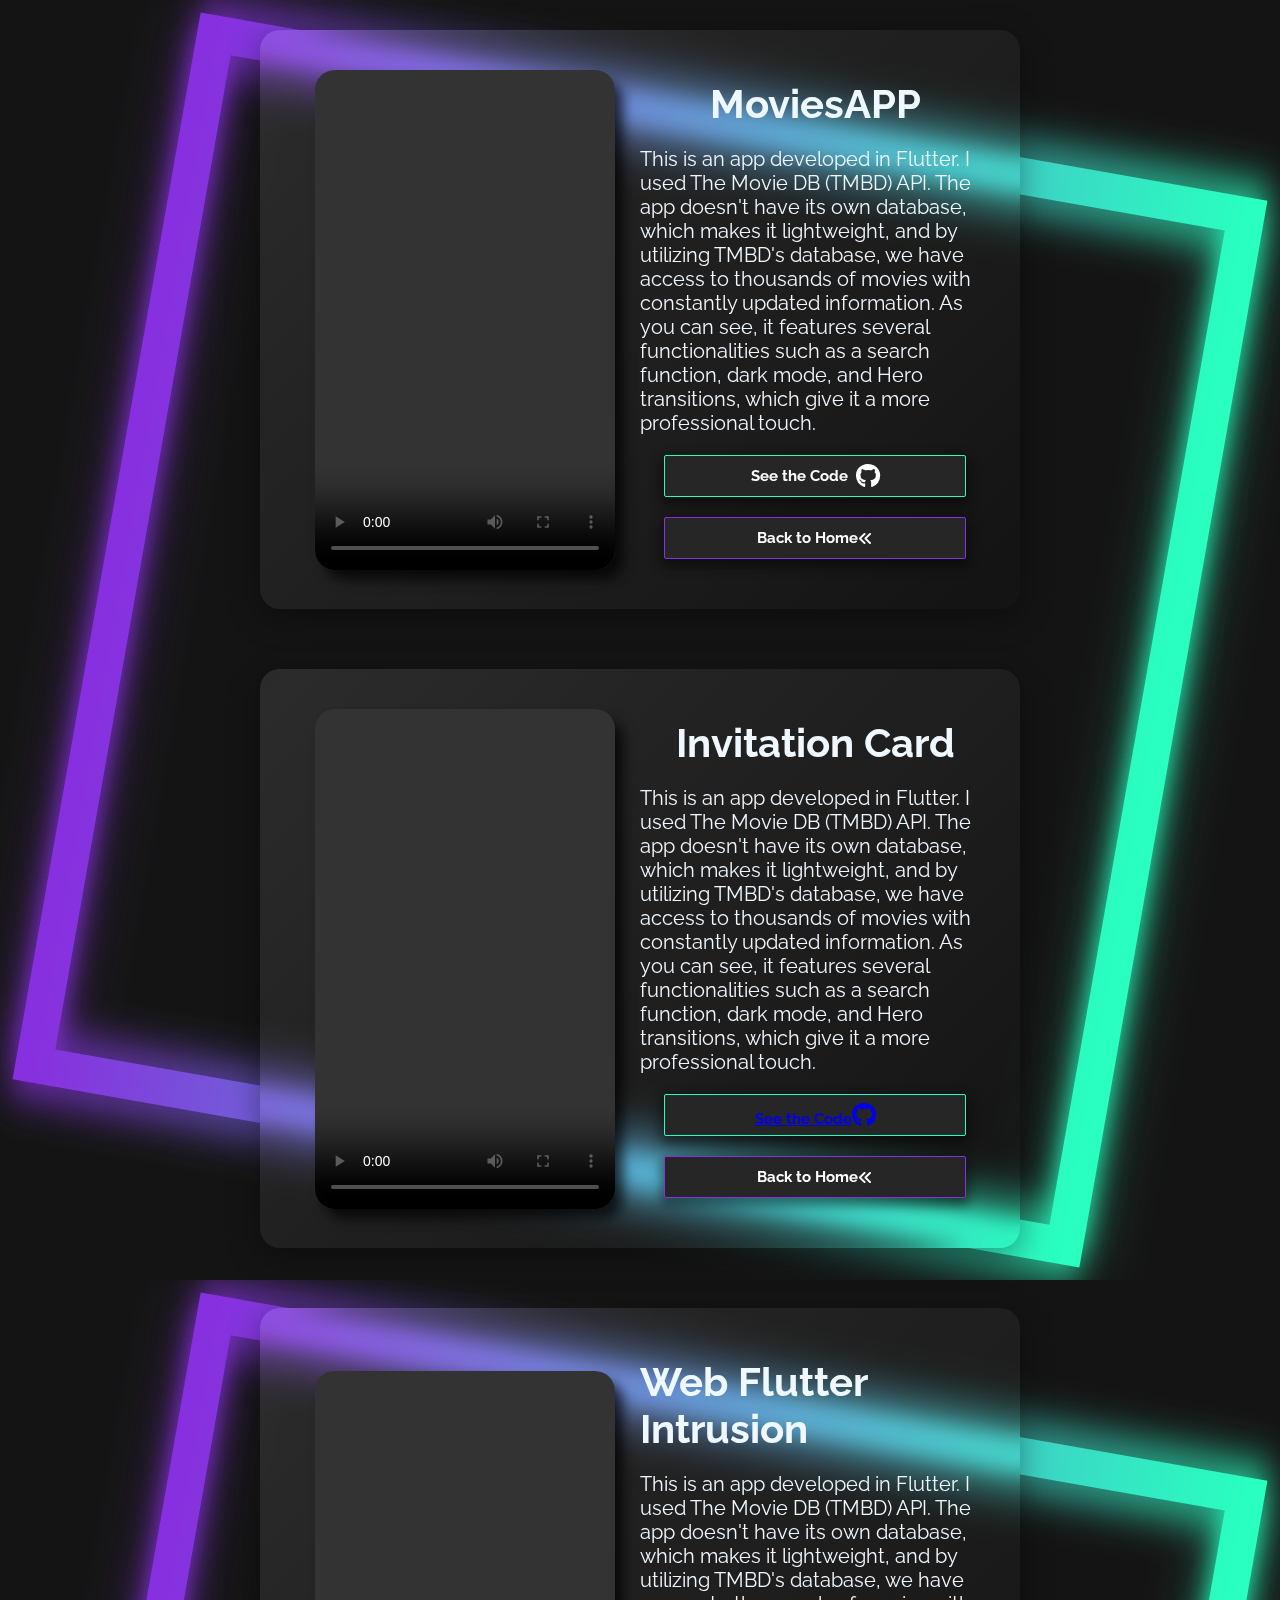
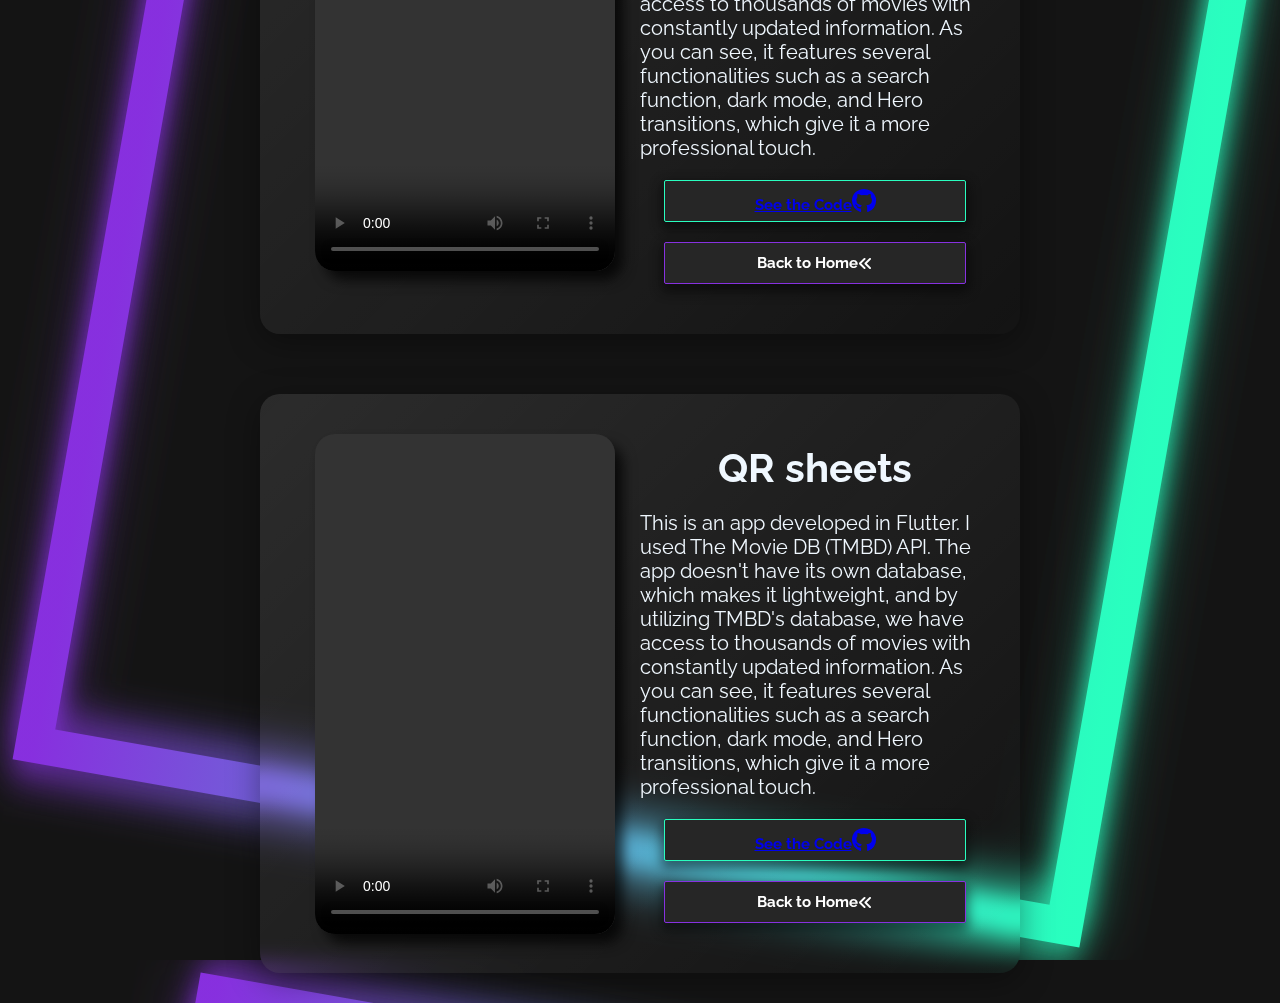
==== mobile_proyects.html @ d8f596e8 "first commit" ====
<!DOCTYPE html>
<html lang="en">
<head>
    <meta charset="UTF-8">
    <meta http-equiv="X-UA-Compatible" content="IE=edge">
    <meta name="viewport" content="width=device-width, initial-scale=1.0">
    <link href="https://fonts.googleapis.com/css2?family=Raleway:ital,wght@0,200;0,300;0,400;0,500;0,700;0,800;1,200;1,300&display=swap" rel="stylesheet">
    <link rel="stylesheet" href="https://cdnjs.cloudflare.com/ajax/libs/font-awesome/6.4.0/css/all.min.css">
    <title>MobileWorks</title>
</head>
<html>
<head>
  <title>Vista de Videos</title>
  <style>
    * {
    margin: 0;
    padding: 0;
    box-sizing: inherit;
}
html, body {
      overflow-x: hidden;
      scroll-behavior: smooth;
    }
    html {
    font-size: 62.5%; /* (16/10)*100 = 62.5% => 1rem = 10px */
}
    body {
      background-color: #141414;
      display: flex;
      background-image: url('assets/img/nnneonSquare.svg');
      flex-direction: column;
      justify-content: center;
      align-items: center;
      font-family: 'Raleway', sans-serif;
    }
.cardOne{animation: slideIn 1s forwards;}
    @keyframes slideIn {
      0% {
    transform: translateX(-100%);
  }
    100% {
    transform: translateX(0);
      }
    }
    .card {
      display: grid;
      grid-template-columns: 1fr 1fr;
      border-radius: 10px;
      height: auto;
      margin: 30px;
      padding: 30px;
      background: linear-gradient(135deg, rgba(255, 255, 255, 0.1), rgba(255, 255, 255, 0));
      backdrop-filter: blur(10px);
      -webkit-backdrop-filter: blur(20px);
      border-radius: 20px;
      box-shadow: 0 8px 32px 0 rgba(0, 0, 0, 0.37);

    }
    @media (max-width: 700px) {
  

  .card {
      height: auto;
      text-align: center;
      margin: 30px 0;
      grid-template-columns: 1fr;
      border-radius: 30px;
    }
}
    
    .video {
      align-self: center;
      justify-self: center;
      height: 50rem;
      border-radius: 20px;
      -webkit-box-shadow: 9px 10px 13px -1px rgba(0,0,0,0.75);
      -moz-box-shadow: 9px 10px 13px -1px rgba(0,0,0,0.75);
      box-shadow: 9px 10px 13px -1px rgba(0,0,0,0.75);
    }
    @media (max-width: 700px) {
  .video {
      height: 80vh;
      padding-top: 2rem;
      padding-bottom: 2rem;
      }
  }
  .textSection{
    justify-self: center;
    width: 35rem;
    display: flex;
    align-items: center;
    flex-direction: column;
    padding: 2rem 0rem;
  }
  .Proyect-work{
    font-size: 4rem;
    color: aliceblue;
  }
  .description {
    margin: 2rem 0;
    font-size: 2rem;
    color: aliceblue;
  }
  .goGitHubProyect{
    display: flex;
    align-items: center;
    justify-content: center;
    width: 30rem;
    height: 4rem;
    text-decoration: none;
    cursor: pointer;
    margin-bottom: 2rem;
    font-weight: bold; 
    background: #262626;
    color: #fff;
    font-size: 15px;
    border: 1px solid #29febf;
    border-radius: 2px;
    box-shadow: 0px 5px 12px 3px rgba(0,0,0,0.47);
    -webkit-box-shadow: 0px 5px 12px 3px rgba(0,0,0,0.47);
    -moz-box-shadow: 0px 5px 12px 3px rgba(0,0,0,0.47);
  }
  .goGitHubProyect:hover{
    color: #29febf;
    background:#fff;

}
  .backbtn {
    display: flex;
    align-items: center;
    justify-content: center;
    width: 30rem;
    height: 4rem;
    cursor: pointer;
    font-weight: bold;
    background: #262626;
    color: #fff;
    font-size: 15px;
    border: 1px solid #8731e0;
    border-radius: 2px;
    box-shadow: 0px 5px 12px 3px rgba(0,0,0,0.47);
    -webkit-box-shadow: 0px 5px 12px 3px rgba(0,0,0,0.47);
    -moz-box-shadow: 0px 5px 12px 3px rgba(0,0,0,0.47);
  }
  .backbtn:hover{
    color: #8731e0;
    background:#fff;

}
  .fab.fa-github {
    font-size: 2.5rem; /* Ajusta el tamaño según tus necesidades */
  }

  </style>
</head>
<body>
  <div class="card cardOne">
    <video class="video" src="/assets/videos/MoviesAPP.mp4" controls></video>
    <section class="textSection">
      <h1 class="Proyect-work">MoviesAPP</h1>
      <p class="description">This is an app developed in Flutter. I used The Movie DB (TMBD) API. The app doesn't have its own database, which makes it lightweight, and by utilizing TMBD's database, we have access to thousands of movies with constantly updated information. As you can see, it features several functionalities such as a search function, dark mode, and Hero transitions, which give it a more professional touch.</p>
      <a href="https://github.com/Lukezet/MoviesApp" class="goGitHubProyect" target="_blank">See the Code&nbsp;&nbsp;<i class="fab fa-github"></i></a>
      <div class="backbtn" onclick="transitionToHome()">Back to Home  <i class="fas fa-angle-double-left"></i></div>
    </section>
  </div>
  
  <div class="card">
    <video class="video" src="/assets/videos/MoviesAPP.mp4" controls></video>
    <section class="textSection"> 
      <h1 class="Proyect-work">Invitation Card</h1>
      <p class="description">This is an app developed in Flutter. I used The Movie DB (TMBD) API. The app doesn't have its own database, which makes it lightweight, and by utilizing TMBD's database, we have access to thousands of movies with constantly updated information. As you can see, it features several functionalities such as a search function, dark mode, and Hero transitions, which give it a more professional touch.</p>
      <div class="goGitHubProyect">
        <a href="https://github.com/Lukezet/MoviesApp" target="_blank">See the Code<i class="fab fa-github"></i></a>
      </div>
      <div class="backbtn" onclick="transitionToHome()">Back to Home  <i class="fas fa-angle-double-left"></i></div>
    </section> 
  </div>
  
  <div class="card">
    <video class="video" src="/assets/videos/MoviesAPP.mp4" controls></video>
    <section class="textSection"> 
      <h1 class="Proyect-work">Web Flutter Intrusion</h1>
      <p class="description">This is an app developed in Flutter. I used The Movie DB (TMBD) API. The app doesn't have its own database, which makes it lightweight, and by utilizing TMBD's database, we have access to thousands of movies with constantly updated information. As you can see, it features several functionalities such as a search function, dark mode, and Hero transitions, which give it a more professional touch.</p>
      <div class="goGitHubProyect">
        <a href="https://github.com/Lukezet/MoviesApp" target="_blank">See the Code<i class="fab fa-github"></i></a>
      </div>
      <div class="backbtn" onclick="transitionToHome()">Back to Home  <i class="fas fa-angle-double-left"></i></div>
    </section>   
  </div>
  
  <div class="card">
    <video class="video" src="/assets/videos/MoviesAPP.mp4" controls></video>
    <section class="textSection">
      <h1 class="Proyect-work">QR sheets</h1>
      <p class="description">This is an app developed in Flutter. I used The Movie DB (TMBD) API. The app doesn't have its own database, which makes it lightweight, and by utilizing TMBD's database, we have access to thousands of movies with constantly updated information. As you can see, it features several functionalities such as a search function, dark mode, and Hero transitions, which give it a more professional touch.</p>
      <div class="goGitHubProyect">
        <a href="https://github.com/Lukezet/MoviesApp" target="_blank">See the Code<i class="fab fa-github"></i></a>
      </div>
      <div class="backbtn" onclick="transitionToHome()">Back to Home  <i class="fas fa-angle-double-left"></i></div>
    </section>
  </div>
  <script src="main.js"></script>
</body>
</html>
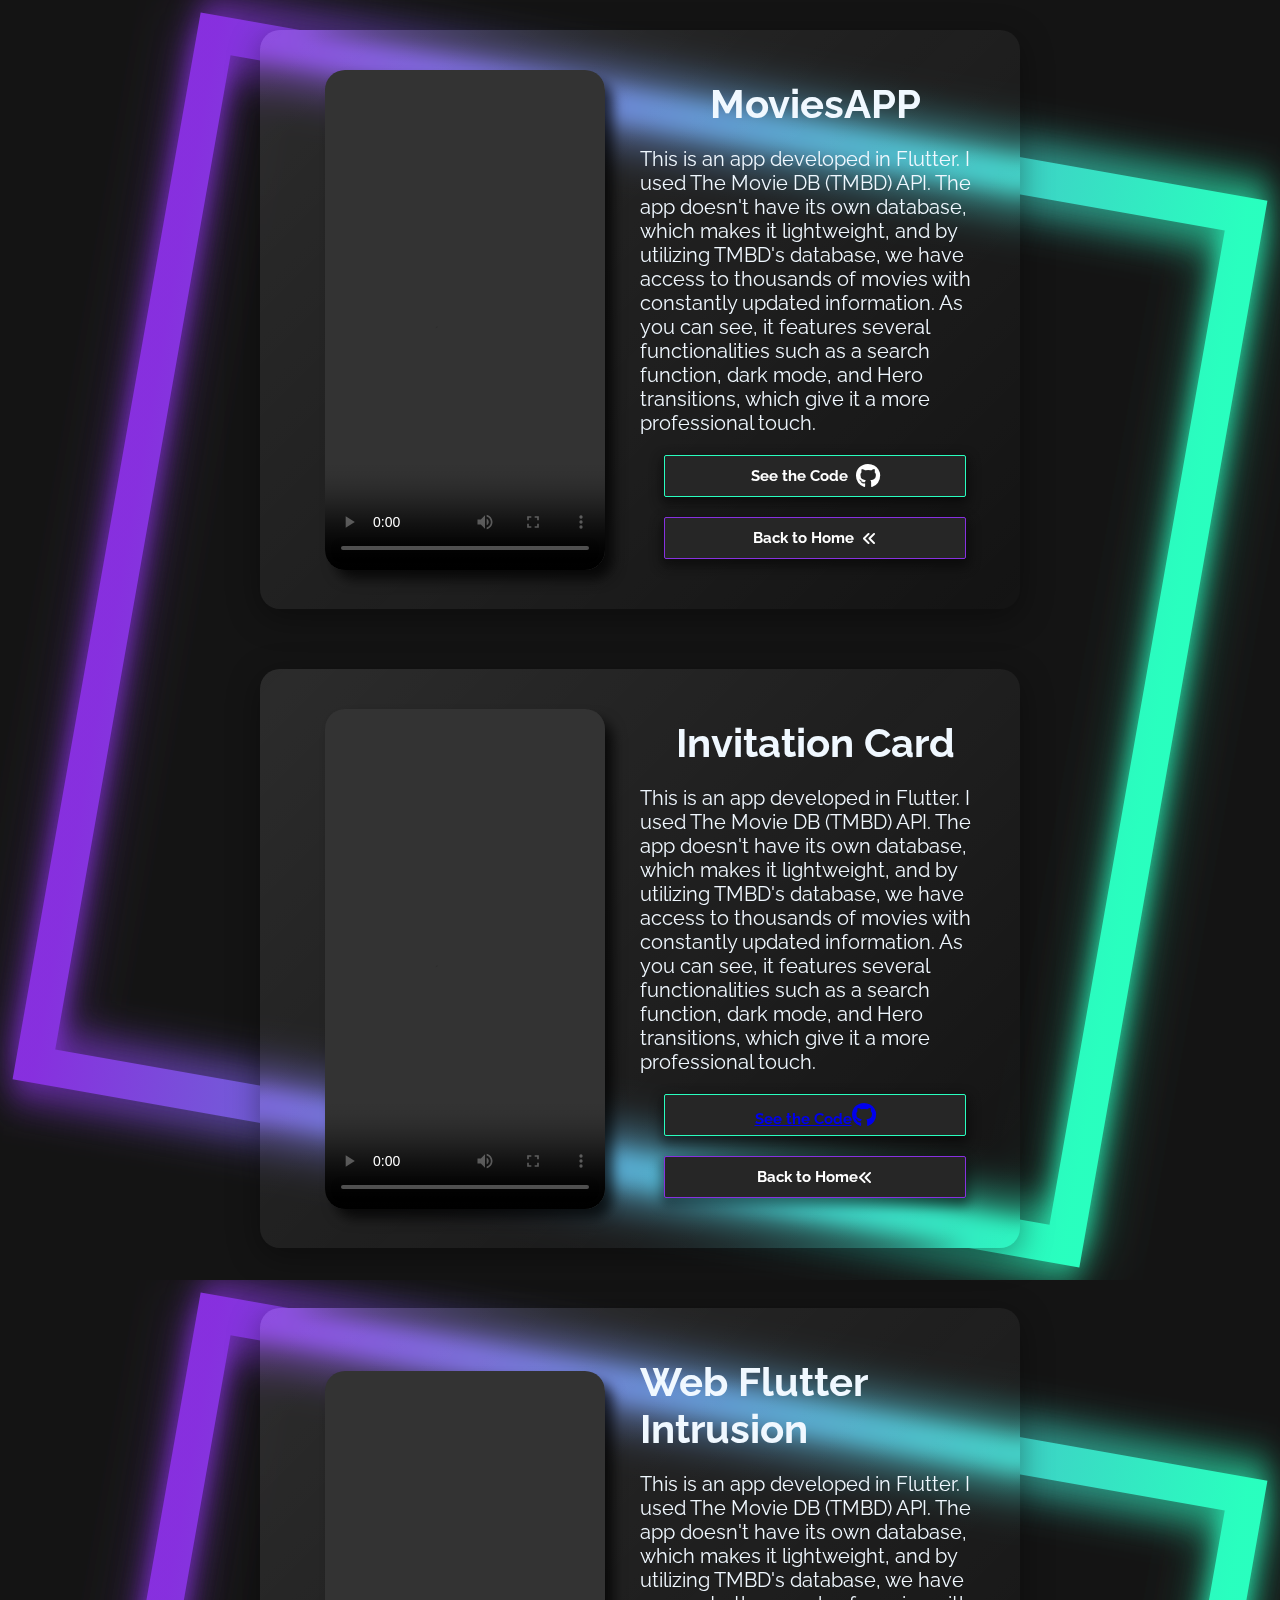
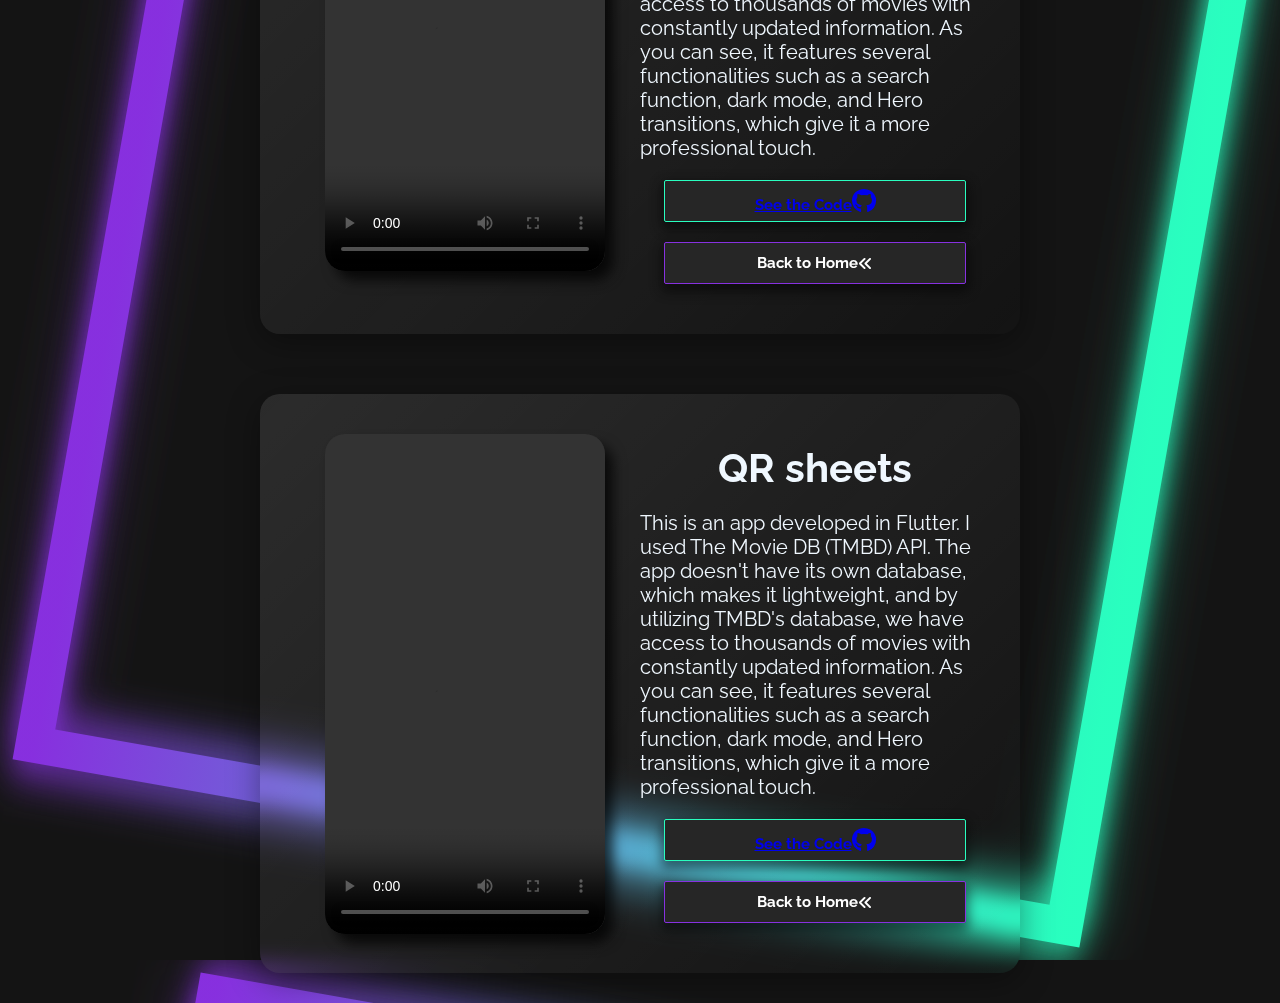
==== commit 61358985: "workingDetails" ====
--- a/mobile_proyects.html
+++ b/mobile_proyects.html
@@ -42,6 +42,16 @@
     transform: translateX(0);
       }
     }
+.slide-out{animation: slideOut 1s forwards;}
+  @keyframes slideOut {
+     100% {
+    transform: translateX(-100%);
+  }
+    0% {
+    transform: translateX(0%);
+      }
+  }
+
     .card {
       display: grid;
       grid-template-columns: 1fr 1fr;
@@ -72,6 +82,7 @@
       align-self: center;
       justify-self: center;
       height: 50rem;
+      max-width: 28rem;
       border-radius: 20px;
       -webkit-box-shadow: 9px 10px 13px -1px rgba(0,0,0,0.75);
       -moz-box-shadow: 9px 10px 13px -1px rgba(0,0,0,0.75);
@@ -133,6 +144,7 @@
     height: 4rem;
     cursor: pointer;
     font-weight: bold;
+    text-decoration: none;
     background: #262626;
     color: #fff;
     font-size: 15px;
@@ -155,12 +167,13 @@
 </head>
 <body>
   <div class="card cardOne">
-    <video class="video" src="/assets/videos/MoviesAPP.mp4" controls></video>
+    <video class="video" src="/assets/videos/MoviesA2PP.mp4" controls></video>
     <section class="textSection">
       <h1 class="Proyect-work">MoviesAPP</h1>
       <p class="description">This is an app developed in Flutter. I used The Movie DB (TMBD) API. The app doesn't have its own database, which makes it lightweight, and by utilizing TMBD's database, we have access to thousands of movies with constantly updated information. As you can see, it features several functionalities such as a search function, dark mode, and Hero transitions, which give it a more professional touch.</p>
       <a href="https://github.com/Lukezet/MoviesApp" class="goGitHubProyect" target="_blank">See the Code&nbsp;&nbsp;<i class="fab fa-github"></i></a>
-      <div class="backbtn" onclick="transitionToHome()">Back to Home  <i class="fas fa-angle-double-left"></i></div>
+      <!-- <div class="backbtn" onclick="transitionToHome()">Back to Home  <i class="fas fa-angle-double-left"></i></div> -->
+      <a href="index.html" class="backbtn">Back to Home&nbsp;&nbsp;<i class="fas fa-angle-double-left"></i></a>
     </section>
   </div>
   
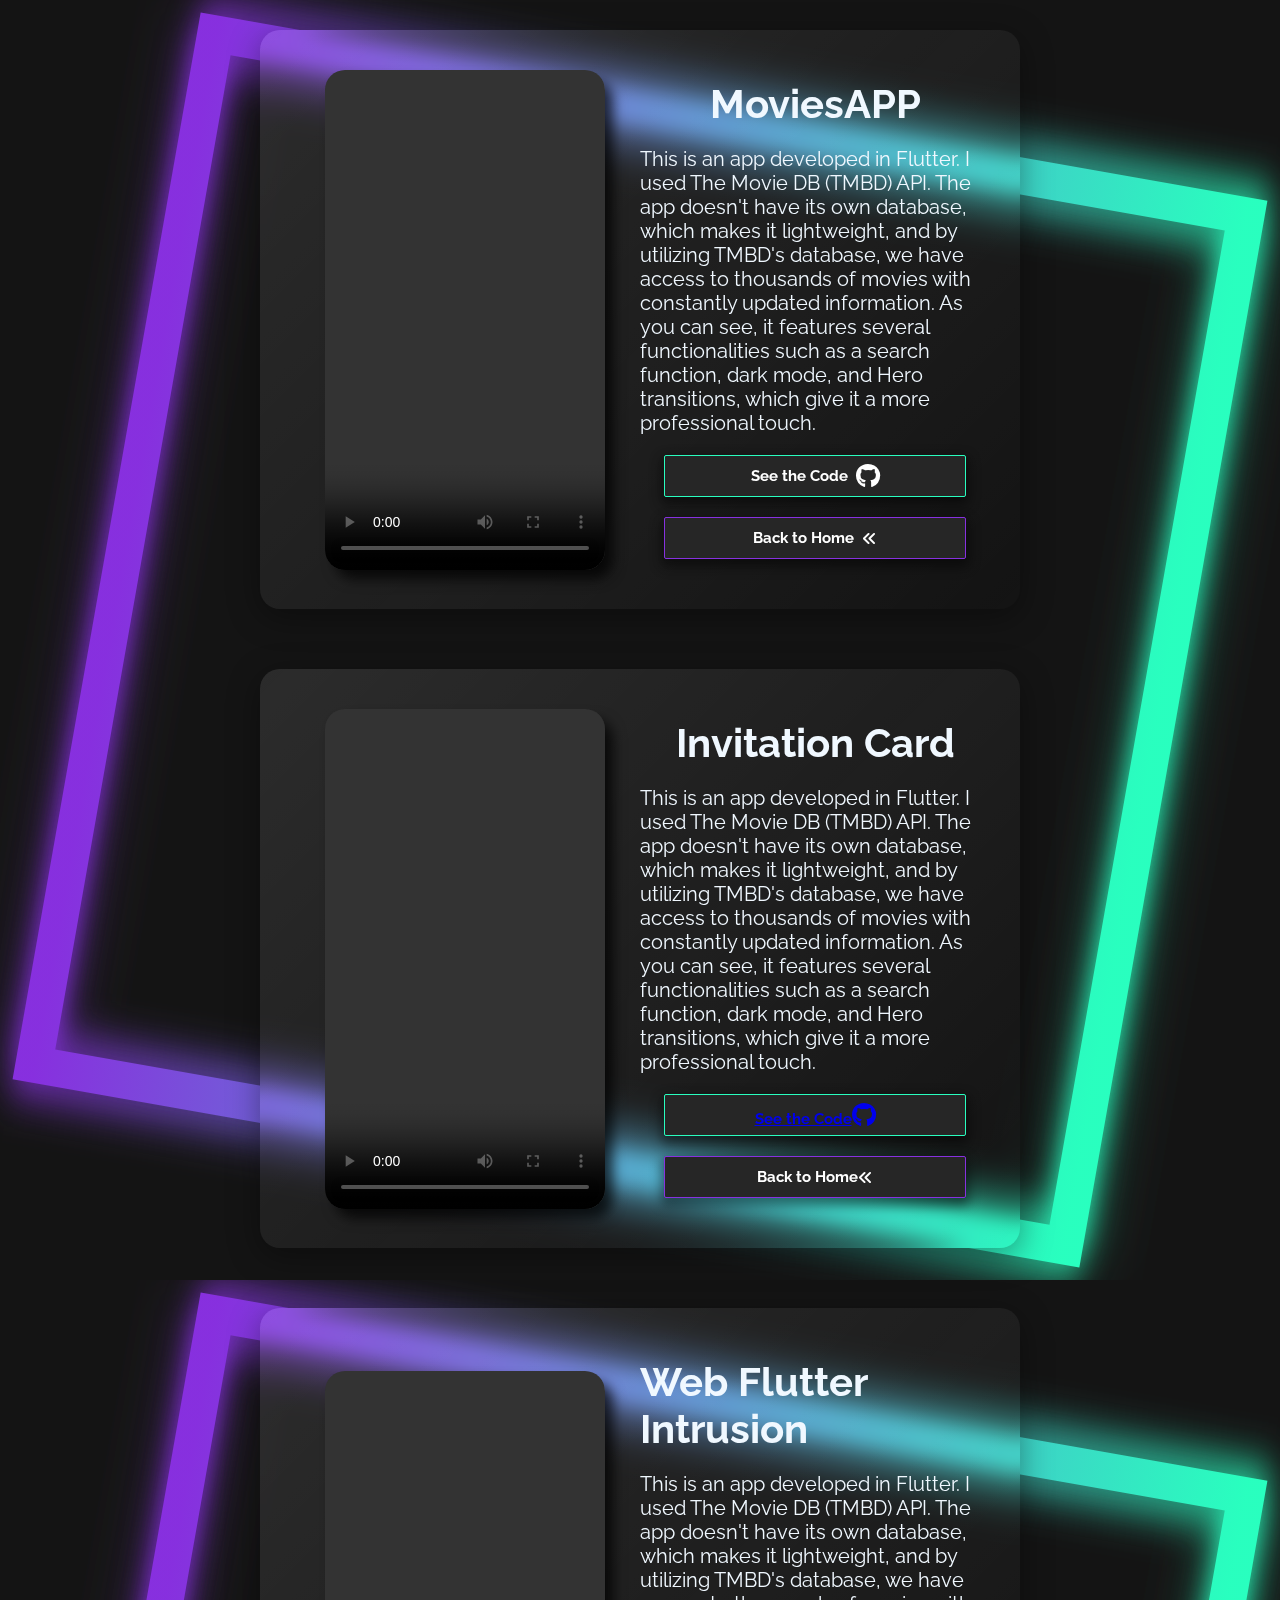
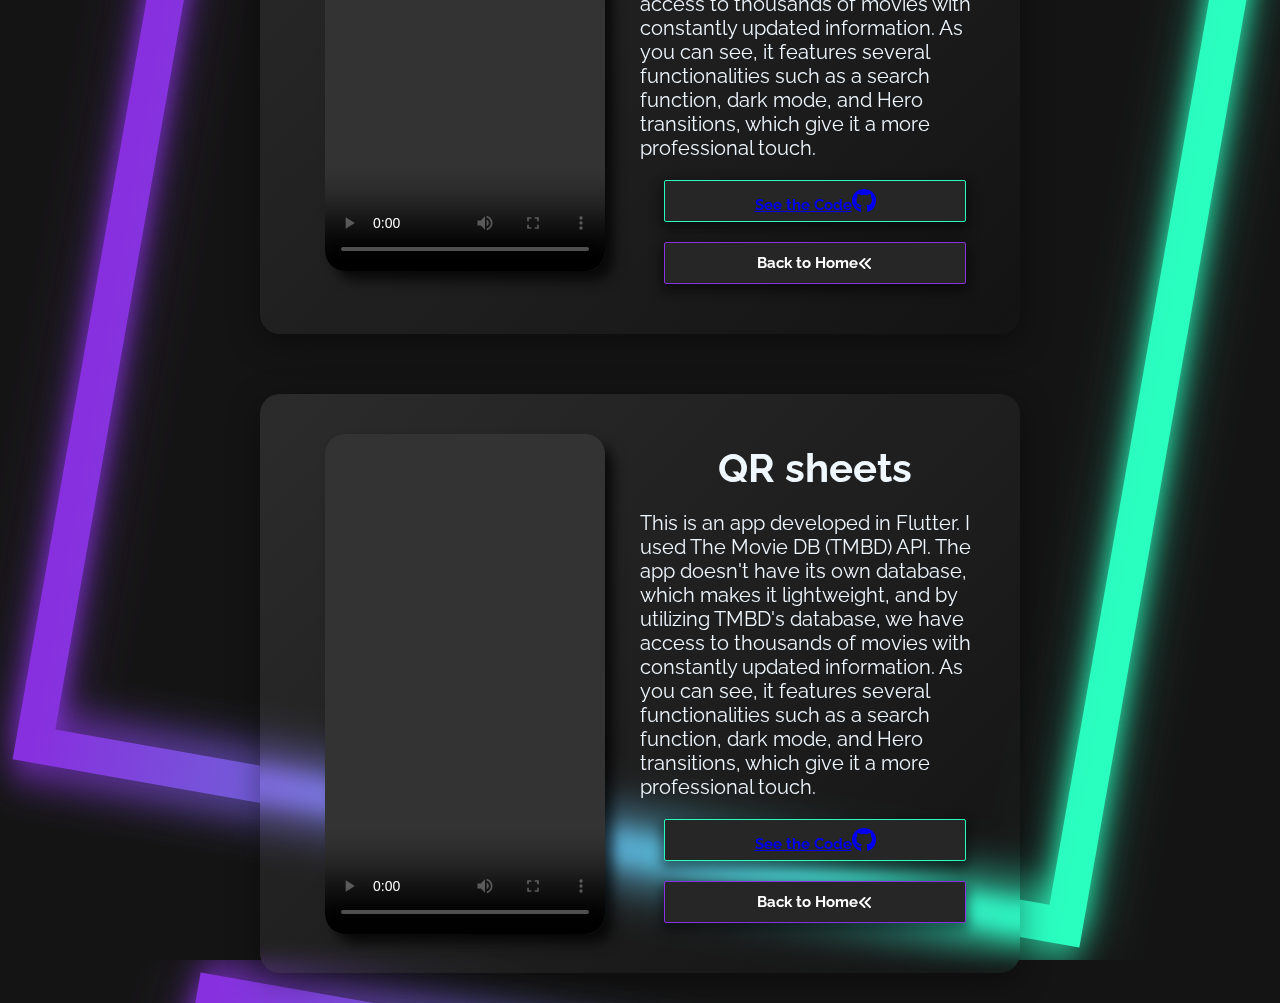
==== commit 19ff468d: "addCircles" ====
--- a/mobile_proyects.html
+++ b/mobile_proyects.html
@@ -33,24 +33,11 @@
       align-items: center;
       font-family: 'Raleway', sans-serif;
     }
-.cardOne{animation: slideIn 1s forwards;}
-    @keyframes slideIn {
-      0% {
-    transform: translateX(-100%);
-  }
-    100% {
-    transform: translateX(0);
-      }
-    }
-.slide-out{animation: slideOut 1s forwards;}
-  @keyframes slideOut {
-     100% {
-    transform: translateX(-100%);
-  }
-    0% {
-    transform: translateX(0%);
-      }
-  }
+
+    .Principal-Container{
+      height: 100%;
+      margin-bottom: 100px;
+    }
 
     .card {
       display: grid;
@@ -65,7 +52,7 @@
       border-radius: 20px;
       box-shadow: 0 8px 32px 0 rgba(0, 0, 0, 0.37);
 
-    }
+    }    
     @media (max-width: 700px) {
   
 
@@ -77,6 +64,25 @@
       border-radius: 30px;
     }
 }
+.cardOne{animation: slideIn 1s forwards;}
+    @keyframes slideIn {
+      0% {
+    transform: translateX(-100%);
+  }
+    100% {
+    transform: translateX(0);
+      }
+    }
+.slide-out{animation: slideOut 1s forwards;}
+  @keyframes slideOut {
+     100% {
+    transform: translateX(-100%);
+  }
+    0% {
+    transform: translateX(0%);
+      }
+  }
+
     
     .video {
       align-self: center;
